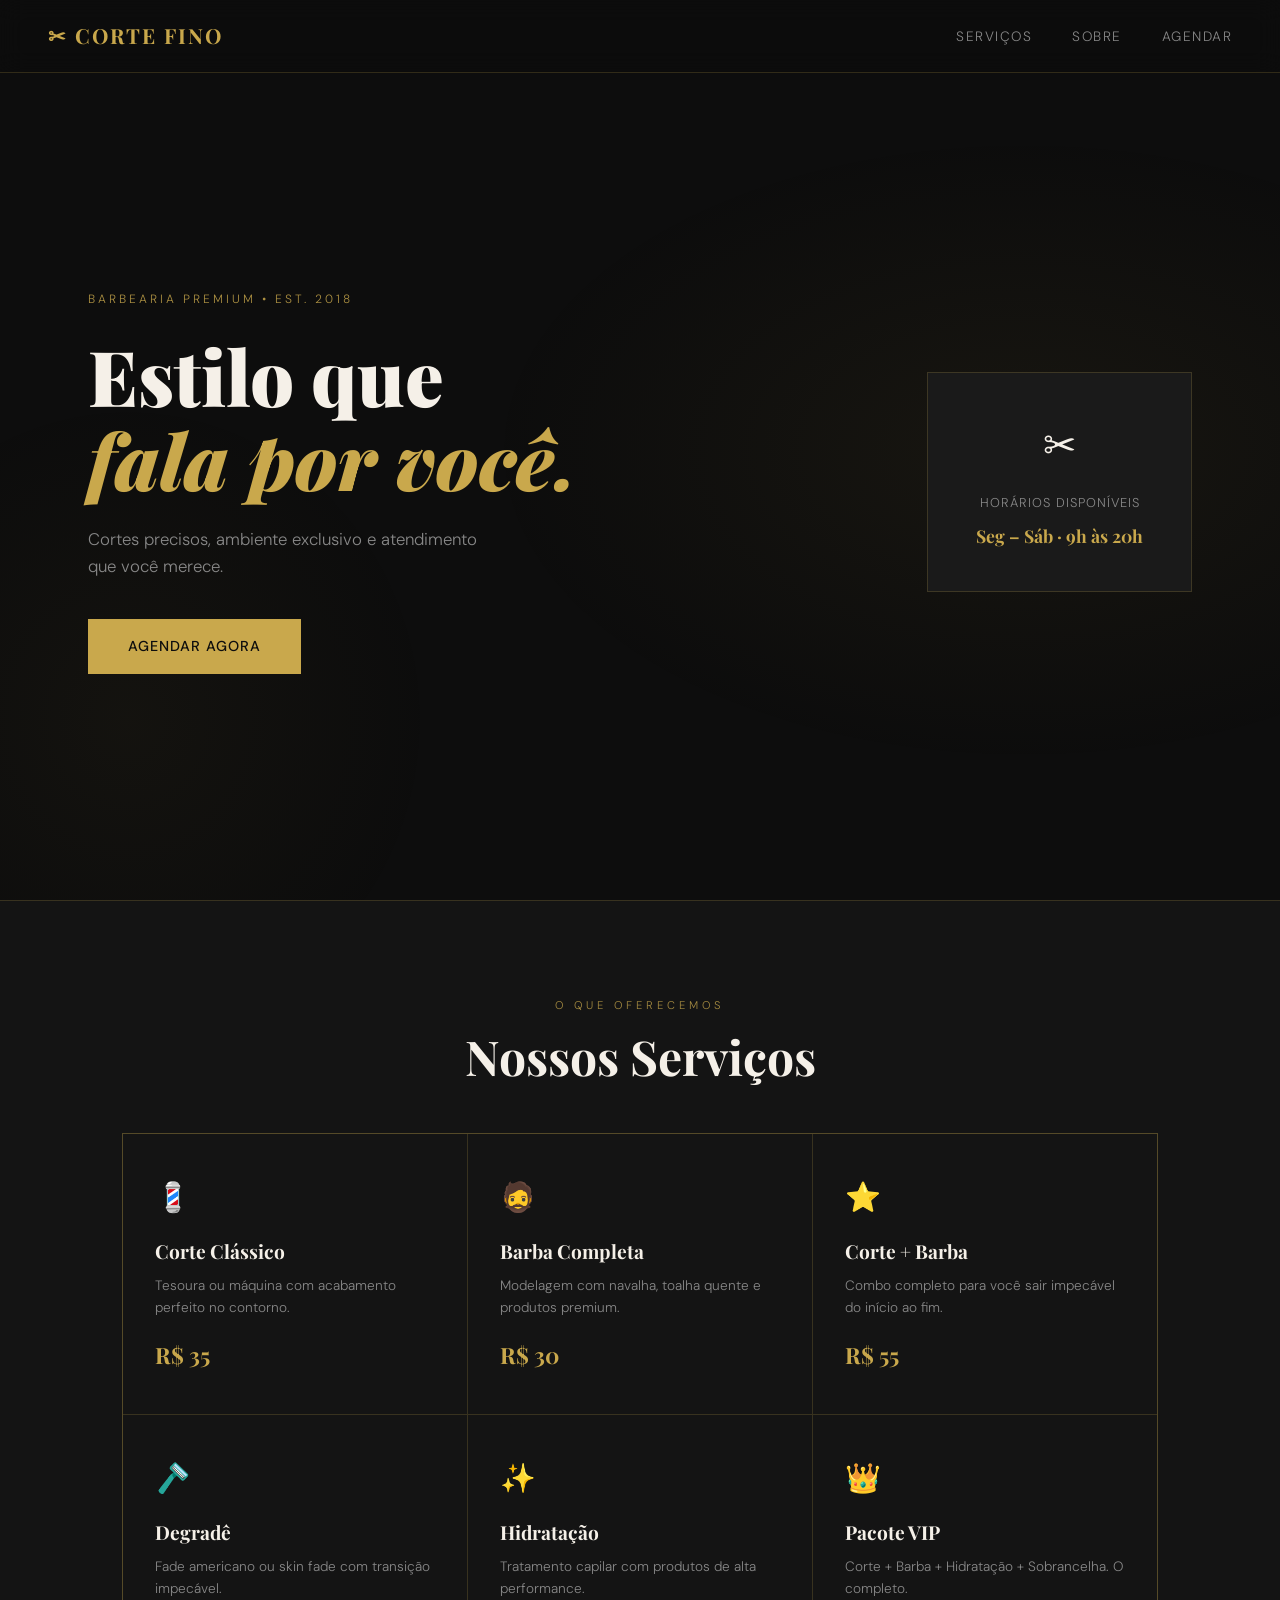
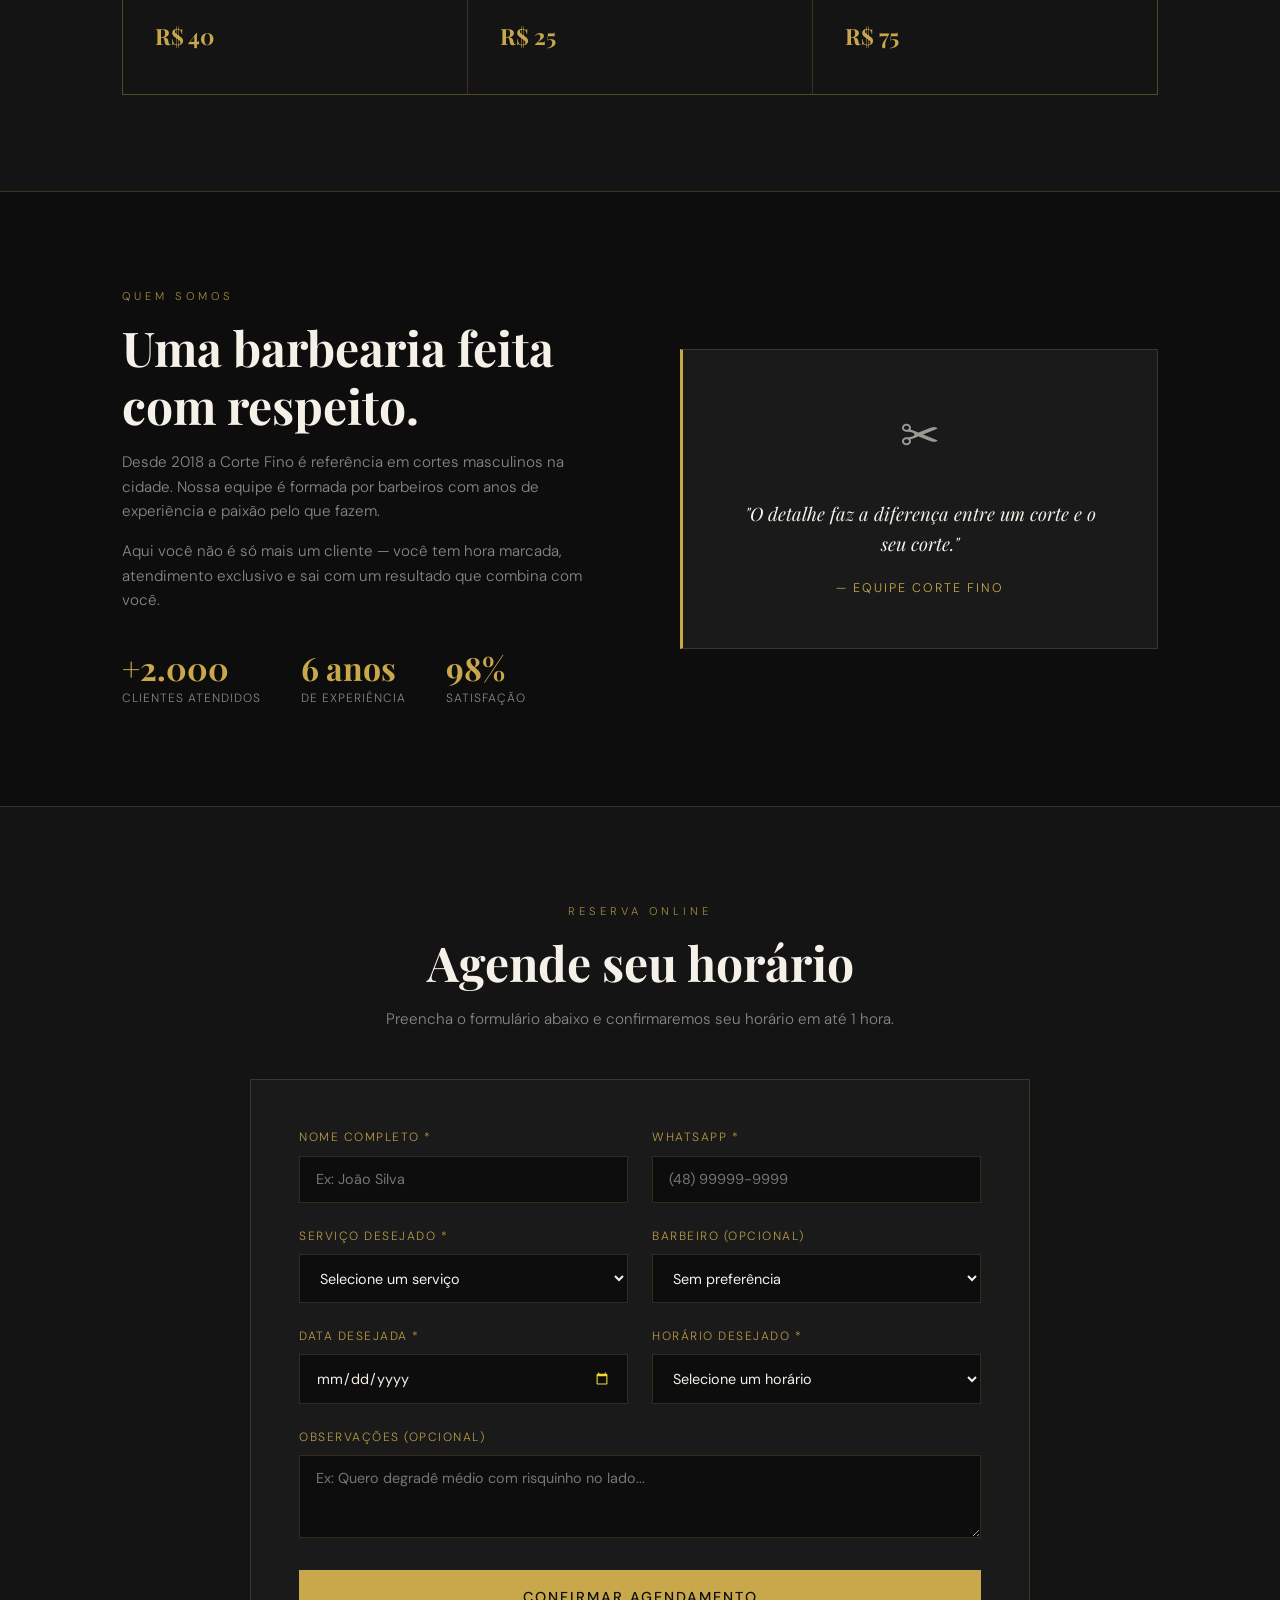
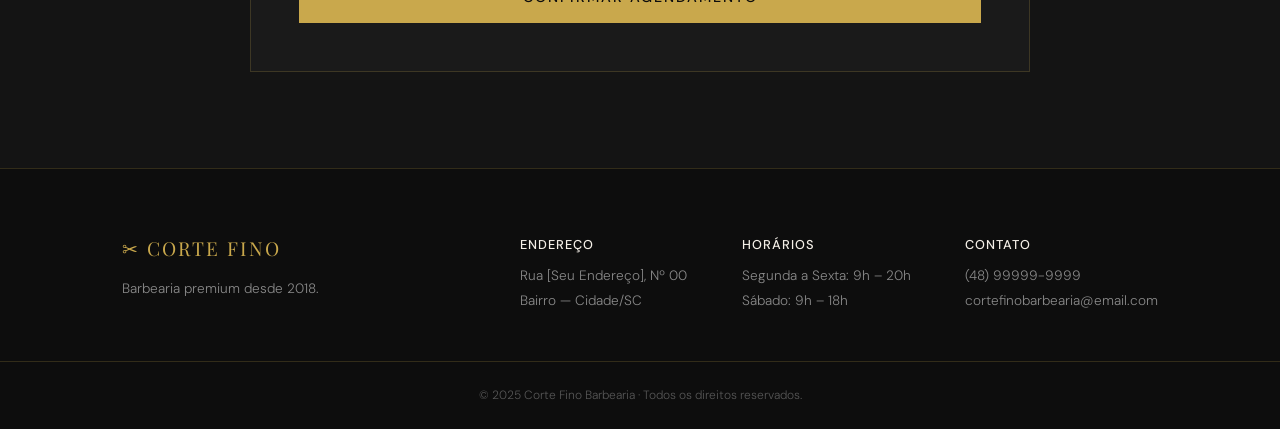
==== index.html @ 886923ff "Add files via upload" ====
<!DOCTYPE html>
<html lang="pt-BR">
<head>
  <meta charset="UTF-8" />
  <meta name="viewport" content="width=device-width, initial-scale=1.0"/>
  <title>Corte Fino | Barbearia</title>
  <link href="https://fonts.googleapis.com/css2?family=Playfair+Display:wght@700;900&family=DM+Sans:wght@300;400;500&display=swap" rel="stylesheet"/>
  <link rel="stylesheet" href="style.css"/>
</head>
<body>

  <!-- NAV -->
  <nav class="nav">
    <div class="nav-logo">✂ CORTE FINO</div>
    <ul class="nav-links">
      <li><a href="#servicos">Serviços</a></li>
      <li><a href="#sobre">Sobre</a></li>
      <li><a href="#agendar">Agendar</a></li>
    </ul>
  </nav>

  <!-- HERO -->
  <section class="hero">
    <div class="hero-bg"></div>
    <div class="hero-content">
      <p class="hero-tag">Barbearia Premium • Est. 2018</p>
      <h1 class="hero-title">Estilo que<br/><span>fala por você.</span></h1>
      <p class="hero-sub">Cortes precisos, ambiente exclusivo e atendimento que você merece.</p>
      <a href="#agendar" class="btn-hero">Agendar agora</a>
    </div>
    <div class="hero-image">
      <div class="hero-card">
        <div class="hero-card-icon">✂</div>
        <p>Horários disponíveis</p>
        <strong>Seg – Sáb · 9h às 20h</strong>
      </div>
    </div>
  </section>

  <!-- SERVIÇOS -->
  <section class="servicos" id="servicos">
    <div class="container">
      <div class="section-label">O QUE OFERECEMOS</div>
      <h2 class="section-title">Nossos Serviços</h2>
      <div class="cards-grid">
        <div class="card">
          <div class="card-icon">💈</div>
          <h3>Corte Clássico</h3>
          <p>Tesoura ou máquina com acabamento perfeito no contorno.</p>
          <span class="card-price">R$ 35</span>
        </div>
        <div class="card">
          <div class="card-icon">🧔</div>
          <h3>Barba Completa</h3>
          <p>Modelagem com navalha, toalha quente e produtos premium.</p>
          <span class="card-price">R$ 30</span>
        </div>
        <div class="card">
          <div class="card-icon">⭐</div>
          <h3>Corte + Barba</h3>
          <p>Combo completo para você sair impecável do início ao fim.</p>
          <span class="card-price">R$ 55</span>
        </div>
        <div class="card">
          <div class="card-icon">🪒</div>
          <h3>Degradê</h3>
          <p>Fade americano ou skin fade com transição impecável.</p>
          <span class="card-price">R$ 40</span>
        </div>
        <div class="card">
          <div class="card-icon">✨</div>
          <h3>Hidratação</h3>
          <p>Tratamento capilar com produtos de alta performance.</p>
          <span class="card-price">R$ 25</span>
        </div>
        <div class="card">
          <div class="card-icon">👑</div>
          <h3>Pacote VIP</h3>
          <p>Corte + Barba + Hidratação + Sobrancelha. O completo.</p>
          <span class="card-price">R$ 75</span>
        </div>
      </div>
    </div>
  </section>

  <!-- SOBRE -->
  <section class="sobre" id="sobre">
    <div class="container sobre-inner">
      <div class="sobre-texto">
        <div class="section-label">QUEM SOMOS</div>
        <h2 class="section-title">Uma barbearia feita com respeito.</h2>
        <p>Desde 2018 a Corte Fino é referência em cortes masculinos na cidade. Nossa equipe é formada por barbeiros com anos de experiência e paixão pelo que fazem.</p>
        <p>Aqui você não é só mais um cliente — você tem hora marcada, atendimento exclusivo e sai com um resultado que combina com você.</p>
        <div class="sobre-stats">
          <div class="stat"><strong>+2.000</strong><span>Clientes atendidos</span></div>
          <div class="stat"><strong>6 anos</strong><span>De experiência</span></div>
          <div class="stat"><strong>98%</strong><span>Satisfação</span></div>
        </div>
      </div>
      <div class="sobre-visual">
        <div class="sobre-box">
          <div class="sobre-icon">✂</div>
          <p>"O detalhe faz a diferença entre um corte e <em>o seu</em> corte."</p>
          <span>— Equipe Corte Fino</span>
        </div>
      </div>
    </div>
  </section>

  <!-- AGENDAMENTO -->
  <section class="agendamento" id="agendar">
    <div class="container">
      <div class="section-label">RESERVA ONLINE</div>
      <h2 class="section-title">Agende seu horário</h2>
      <p class="section-sub">Preencha o formulário abaixo e confirmaremos seu horário em até 1 hora.</p>

      <form class="form" id="formAgendamento">
        <div class="form-row">
          <div class="form-group">
            <label for="nome">Nome completo *</label>
            <input type="text" id="nome" placeholder="Ex: João Silva" required/>
          </div>
          <div class="form-group">
            <label for="telefone">WhatsApp *</label>
            <input type="tel" id="telefone" placeholder="(48) 99999-9999" required/>
          </div>
        </div>
        <div class="form-row">
          <div class="form-group">
            <label for="servico">Serviço desejado *</label>
            <select id="servico" required>
              <option value="">Selecione um serviço</option>
              <option value="Corte Clássico - R$35">Corte Clássico — R$ 35</option>
              <option value="Barba Completa - R$30">Barba Completa — R$ 30</option>
              <option value="Corte + Barba - R$55">Corte + Barba — R$ 55</option>
              <option value="Degradê - R$40">Degradê — R$ 40</option>
              <option value="Hidratação - R$25">Hidratação — R$ 25</option>
              <option value="Pacote VIP - R$75">Pacote VIP — R$ 75</option>
            </select>
          </div>
          <div class="form-group">
            <label for="barbeiro">Barbeiro (opcional)</label>
            <select id="barbeiro">
              <option value="Sem preferência">Sem preferência</option>
              <option value="Carlos">Carlos</option>
              <option value="Diego">Diego</option>
              <option value="Rafael">Rafael</option>
            </select>
          </div>
        </div>
        <div class="form-row">
          <div class="form-group">
            <label for="data">Data desejada *</label>
            <input type="date" id="data" required/>
          </div>
          <div class="form-group">
            <label for="horario">Horário desejado *</label>
            <select id="horario" required>
              <option value="">Selecione um horário</option>
              <option value="09:00">09:00</option>
              <option value="10:00">10:00</option>
              <option value="11:00">11:00</option>
              <option value="13:00">13:00</option>
              <option value="14:00">14:00</option>
              <option value="15:00">15:00</option>
              <option value="16:00">16:00</option>
              <option value="17:00">17:00</option>
              <option value="18:00">18:00</option>
              <option value="19:00">19:00</option>
            </select>
          </div>
        </div>
        <div class="form-group full">
          <label for="obs">Observações (opcional)</label>
          <textarea id="obs" placeholder="Ex: Quero degradê médio com risquinho no lado..." rows="3"></textarea>
        </div>
        <button type="submit" class="btn-submit" id="btnSubmit">
          <span id="btnText">Confirmar Agendamento</span>
        </button>
      </form>

      <!-- SUCESSO -->
      <div class="success-box" id="successBox">
        <div class="success-icon">✅</div>
        <h3>Agendamento enviado!</h3>
        <p>Recebemos seu pedido. Entraremos em contato pelo WhatsApp para confirmar seu horário.</p>
        <button onclick="novoAgendamento()" class="btn-novo">Fazer novo agendamento</button>
      </div>
    </div>
  </section>

  <!-- FOOTER -->
  <footer class="footer">
    <div class="container footer-inner">
      <div>
        <div class="footer-logo">✂ CORTE FINO</div>
        <p>Barbearia premium desde 2018.</p>
      </div>
      <div>
        <strong>Endereço</strong>
        <p>Rua [Seu Endereço], Nº 00<br/>Bairro — Cidade/SC</p>
      </div>
      <div>
        <strong>Horários</strong>
        <p>Segunda a Sexta: 9h – 20h<br/>Sábado: 9h – 18h</p>
      </div>
      <div>
        <strong>Contato</strong>
        <p>(48) 99999-9999<br/>cortefinobarbearia@email.com</p>
      </div>
    </div>
    <div class="footer-bottom">
      <p>© 2025 Corte Fino Barbearia · Todos os direitos reservados.</p>
    </div>
  </footer>

  <script src="script.js"></script>
</body>
</html>
---- style.css ----
/* ── RESET & BASE ─────────────────────────────────────────────────── */
*, *::before, *::after { box-sizing: border-box; margin: 0; padding: 0; }

:root {
  --bg:       #0d0d0d;
  --bg2:      #141414;
  --bg3:      #1a1a1a;
  --gold:     #c9a84c;
  --gold2:    #e8c96a;
  --white:    #f5f0e8;
  --gray:     #888;
  --border:   rgba(201,168,76,0.2);
  --font-display: 'Playfair Display', serif;
  --font-body:    'DM Sans', sans-serif;
}

html { scroll-behavior: smooth; }

body {
  background: var(--bg);
  color: var(--white);
  font-family: var(--font-body);
  font-weight: 300;
  line-height: 1.6;
  overflow-x: hidden;
}

.container {
  max-width: 1100px;
  margin: 0 auto;
  padding: 0 2rem;
}

/* ── NAV ──────────────────────────────────────────────────────────── */
.nav {
  position: fixed;
  top: 0; left: 0; right: 0;
  z-index: 100;
  display: flex;
  justify-content: space-between;
  align-items: center;
  padding: 1.2rem 3rem;
  background: rgba(13,13,13,0.92);
  backdrop-filter: blur(12px);
  border-bottom: 1px solid var(--border);
}

.nav-logo {
  font-family: var(--font-display);
  font-size: 1.3rem;
  font-weight: 700;
  color: var(--gold);
  letter-spacing: 2px;
}

.nav-links {
  list-style: none;
  display: flex;
  gap: 2.5rem;
}

.nav-links a {
  color: var(--gray);
  text-decoration: none;
  font-size: 0.85rem;
  letter-spacing: 1.5px;
  text-transform: uppercase;
  transition: color 0.3s;
}

.nav-links a:hover { color: var(--gold); }

/* ── HERO ─────────────────────────────────────────────────────────── */
.hero {
  min-height: 100vh;
  display: flex;
  align-items: center;
  justify-content: space-between;
  padding: 8rem 3rem 4rem;
  max-width: 1200px;
  margin: 0 auto;
  gap: 3rem;
  position: relative;
}

.hero-bg {
  position: fixed;
  top: 0; left: 0; right: 0; bottom: 0;
  background:
    radial-gradient(ellipse 60% 50% at 80% 50%, rgba(201,168,76,0.06) 0%, transparent 70%),
    radial-gradient(ellipse 40% 60% at 10% 80%, rgba(201,168,76,0.04) 0%, transparent 60%);
  pointer-events: none;
  z-index: 0;
}

.hero-content {
  flex: 1;
  position: relative;
  z-index: 1;
  animation: fadeUp 0.8s ease both;
}

.hero-tag {
  font-size: 0.75rem;
  letter-spacing: 3px;
  text-transform: uppercase;
  color: var(--gold);
  margin-bottom: 1.5rem;
  opacity: 0.85;
}

.hero-title {
  font-family: var(--font-display);
  font-size: clamp(3rem, 6vw, 5.5rem);
  font-weight: 900;
  line-height: 1.1;
  margin-bottom: 1.5rem;
  color: var(--white);
}

.hero-title span {
  color: var(--gold);
  font-style: italic;
}

.hero-sub {
  color: var(--gray);
  font-size: 1.05rem;
  max-width: 420px;
  margin-bottom: 2.5rem;
}

.btn-hero {
  display: inline-block;
  padding: 1rem 2.5rem;
  background: var(--gold);
  color: #0d0d0d;
  font-family: var(--font-body);
  font-weight: 500;
  font-size: 0.9rem;
  letter-spacing: 1px;
  text-decoration: none;
  text-transform: uppercase;
  transition: background 0.3s, transform 0.2s;
}

.btn-hero:hover {
  background: var(--gold2);
  transform: translateY(-2px);
}

.hero-image {
  position: relative;
  z-index: 1;
  animation: fadeUp 0.8s 0.2s ease both;
}

.hero-card {
  background: var(--bg3);
  border: 1px solid var(--border);
  padding: 2.5rem 3rem;
  text-align: center;
}

.hero-card-icon {
  font-size: 2.5rem;
  margin-bottom: 1rem;
  display: block;
}

.hero-card p {
  font-size: 0.8rem;
  color: var(--gray);
  letter-spacing: 1px;
  text-transform: uppercase;
  margin-bottom: 0.5rem;
}

.hero-card strong {
  font-family: var(--font-display);
  font-size: 1.1rem;
  color: var(--gold);
}

/* ── LABELS & TÍTULOS ─────────────────────────────────────────────── */
.section-label {
  font-size: 0.7rem;
  letter-spacing: 4px;
  text-transform: uppercase;
  color: var(--gold);
  margin-bottom: 0.8rem;
  opacity: 0.8;
}

.section-title {
  font-family: var(--font-display);
  font-size: clamp(2rem, 4vw, 3rem);
  font-weight: 700;
  margin-bottom: 1rem;
  line-height: 1.2;
}

.section-sub {
  color: var(--gray);
  font-size: 0.95rem;
  margin-bottom: 3rem;
}

/* ── SERVIÇOS ─────────────────────────────────────────────────────── */
.servicos {
  padding: 6rem 0;
  background: var(--bg2);
  border-top: 1px solid var(--border);
  border-bottom: 1px solid var(--border);
}

.servicos .container { text-align: center; }
.servicos .section-title { margin-bottom: 3rem; }

.cards-grid {
  display: grid;
  grid-template-columns: repeat(auto-fit, minmax(280px, 1fr));
  gap: 1.5px;
  background: var(--border);
  border: 1px solid var(--border);
}

.card {
  background: var(--bg2);
  padding: 2.5rem 2rem;
  text-align: left;
  transition: background 0.3s;
  position: relative;
  overflow: hidden;
}

.card::before {
  content: '';
  position: absolute;
  bottom: 0; left: 0;
  height: 2px; width: 0;
  background: var(--gold);
  transition: width 0.4s;
}

.card:hover { background: var(--bg3); }
.card:hover::before { width: 100%; }

.card-icon {
  font-size: 1.8rem;
  margin-bottom: 1rem;
  display: block;
}

.card h3 {
  font-family: var(--font-display);
  font-size: 1.2rem;
  margin-bottom: 0.5rem;
  color: var(--white);
}

.card p {
  color: var(--gray);
  font-size: 0.85rem;
  margin-bottom: 1.2rem;
}

.card-price {
  font-family: var(--font-display);
  font-size: 1.4rem;
  color: var(--gold);
  font-weight: 700;
}

/* ── SOBRE ────────────────────────────────────────────────────────── */
.sobre {
  padding: 6rem 0;
}

.sobre-inner {
  display: grid;
  grid-template-columns: 1fr 1fr;
  gap: 5rem;
  align-items: center;
}

.sobre-texto p {
  color: var(--gray);
  margin-bottom: 1rem;
  font-size: 0.95rem;
}

.sobre-stats {
  display: flex;
  gap: 2.5rem;
  margin-top: 2.5rem;
}

.stat strong {
  display: block;
  font-family: var(--font-display);
  font-size: 2rem;
  color: var(--gold);
  line-height: 1;
}

.stat span {
  font-size: 0.75rem;
  color: var(--gray);
  letter-spacing: 1px;
  text-transform: uppercase;
}

.sobre-visual {
  display: flex;
  align-items: center;
  justify-content: center;
}

.sobre-box {
  background: var(--bg3);
  border: 1px solid var(--border);
  border-left: 3px solid var(--gold);
  padding: 3rem;
  text-align: center;
}

.sobre-icon {
  font-size: 3rem;
  margin-bottom: 1.5rem;
  opacity: 0.6;
}

.sobre-box p {
  font-family: var(--font-display);
  font-size: 1.15rem;
  font-style: italic;
  line-height: 1.6;
  margin-bottom: 1rem;
}

.sobre-box span {
  font-size: 0.78rem;
  color: var(--gold);
  letter-spacing: 2px;
  text-transform: uppercase;
}

/* ── AGENDAMENTO ──────────────────────────────────────────────────── */
.agendamento {
  padding: 6rem 0;
  background: var(--bg2);
  border-top: 1px solid var(--border);
}

.agendamento .section-title { text-align: center; }
.agendamento .section-label { text-align: center; }
.agendamento .section-sub   { text-align: center; }

.form {
  background: var(--bg3);
  border: 1px solid var(--border);
  padding: 3rem;
  max-width: 780px;
  margin: 0 auto;
}

.form-row {
  display: grid;
  grid-template-columns: 1fr 1fr;
  gap: 1.5rem;
  margin-bottom: 1.5rem;
}

.form-group {
  display: flex;
  flex-direction: column;
  gap: 0.5rem;
}

.form-group.full { margin-bottom: 1.5rem; }

label {
  font-size: 0.75rem;
  letter-spacing: 1.5px;
  text-transform: uppercase;
  color: var(--gold);
  opacity: 0.9;
}

input, select, textarea {
  background: var(--bg);
  border: 1px solid var(--border);
  color: var(--white);
  padding: 0.85rem 1rem;
  font-family: var(--font-body);
  font-size: 0.9rem;
  outline: none;
  transition: border-color 0.3s;
  width: 100%;
}

input:focus, select:focus, textarea:focus {
  border-color: var(--gold);
}

select option { background: var(--bg); }

textarea { resize: vertical; }

input[type="date"]::-webkit-calendar-picker-indicator {
  filter: invert(0.7) sepia(1) saturate(3) hue-rotate(5deg);
  cursor: pointer;
}

.btn-submit {
  width: 100%;
  padding: 1.1rem;
  background: var(--gold);
  color: #0d0d0d;
  border: none;
  font-family: var(--font-body);
  font-size: 0.9rem;
  font-weight: 500;
  letter-spacing: 2px;
  text-transform: uppercase;
  cursor: pointer;
  transition: background 0.3s, transform 0.2s;
  margin-top: 0.5rem;
}

.btn-submit:hover { background: var(--gold2); transform: translateY(-1px); }
.btn-submit:disabled { opacity: 0.6; cursor: not-allowed; transform: none; }

/* SUCESSO */
.success-box {
  display: none;
  text-align: center;
  background: var(--bg3);
  border: 1px solid var(--gold);
  padding: 4rem 3rem;
  max-width: 520px;
  margin: 0 auto;
}

.success-box.show { display: block; animation: fadeUp 0.5s ease both; }

.success-icon { font-size: 3rem; margin-bottom: 1rem; }

.success-box h3 {
  font-family: var(--font-display);
  font-size: 1.8rem;
  color: var(--gold);
  margin-bottom: 0.8rem;
}

.success-box p {
  color: var(--gray);
  font-size: 0.9rem;
  margin-bottom: 2rem;
}

.btn-novo {
  background: transparent;
  border: 1px solid var(--gold);
  color: var(--gold);
  padding: 0.8rem 2rem;
  font-family: var(--font-body);
  font-size: 0.85rem;
  letter-spacing: 1px;
  text-transform: uppercase;
  cursor: pointer;
  transition: all 0.3s;
}

.btn-novo:hover { background: var(--gold); color: #0d0d0d; }

/* ── FOOTER ───────────────────────────────────────────────────────── */
.footer {
  border-top: 1px solid var(--border);
  padding: 4rem 0 0;
}

.footer-inner {
  display: grid;
  grid-template-columns: 2fr 1fr 1fr 1fr;
  gap: 3rem;
  margin-bottom: 3rem;
}

.footer-logo {
  font-family: var(--font-display);
  font-size: 1.2rem;
  color: var(--gold);
  letter-spacing: 2px;
  margin-bottom: 0.8rem;
}

.footer-inner > div > p,
.footer-inner > div > strong {
  font-size: 0.85rem;
  color: var(--gray);
  line-height: 1.8;
}

.footer-inner > div > strong {
  color: var(--white);
  font-weight: 500;
  display: block;
  margin-bottom: 0.5rem;
  font-size: 0.8rem;
  letter-spacing: 1px;
  text-transform: uppercase;
}

.footer-bottom {
  border-top: 1px solid var(--border);
  padding: 1.5rem 0;
  text-align: center;
}

.footer-bottom p {
  font-size: 0.75rem;
  color: var(--gray);
  opacity: 0.6;
}

/* ── ANIMAÇÕES ────────────────────────────────────────────────────── */
@keyframes fadeUp {
  from { opacity: 0; transform: translateY(24px); }
  to   { opacity: 1; transform: translateY(0); }
}

/* ── RESPONSIVO ───────────────────────────────────────────────────── */
@media (max-width: 768px) {
  .hero { flex-direction: column; padding: 7rem 1.5rem 3rem; text-align: center; }
  .hero-sub { max-width: 100%; }
  .hero-image { width: 100%; }
  .hero-card { padding: 1.5rem; }
  .nav { padding: 1rem 1.5rem; }
  .nav-links { gap: 1.2rem; }
  .sobre-inner { grid-template-columns: 1fr; gap: 2rem; }
  .form-row { grid-template-columns: 1fr; }
  .form { padding: 2rem 1.5rem; }
  .footer-inner { grid-template-columns: 1fr 1fr; gap: 2rem; }
  .sobre-stats { flex-wrap: wrap; gap: 1.5rem; }
}
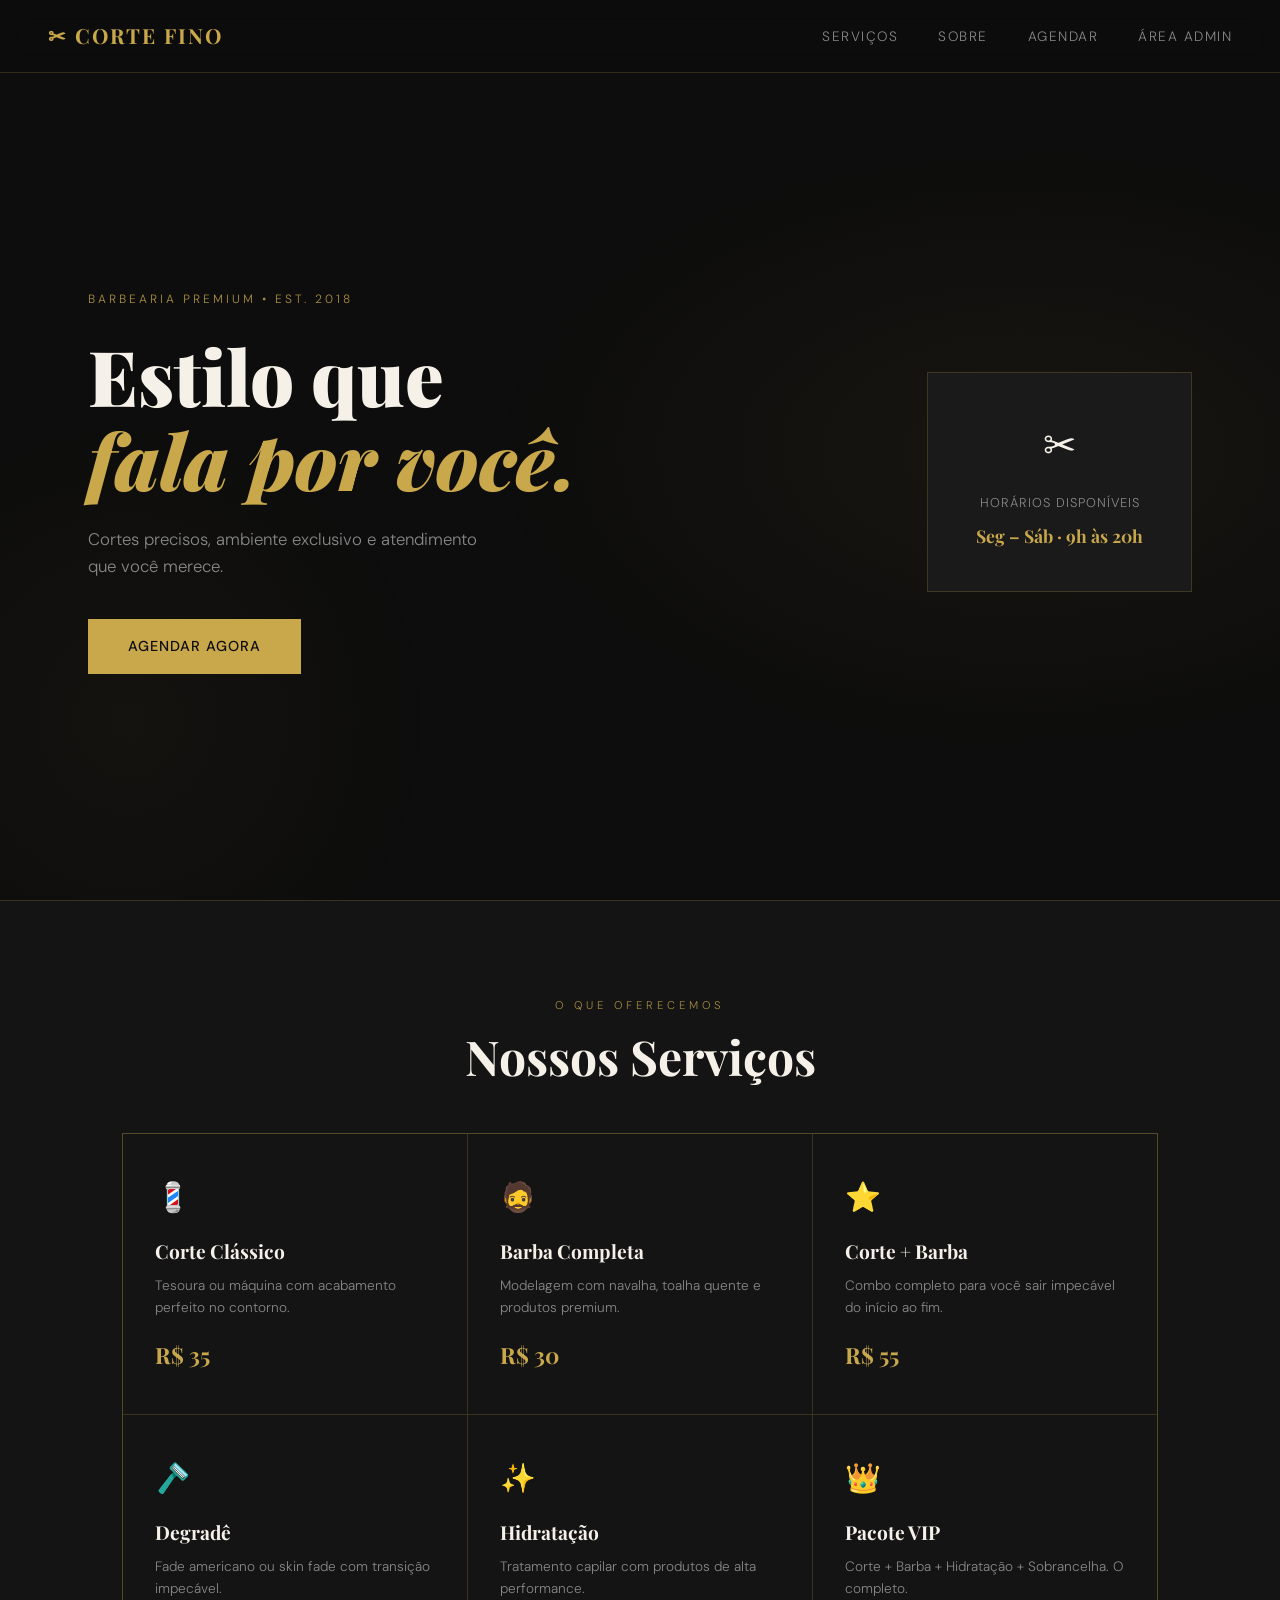
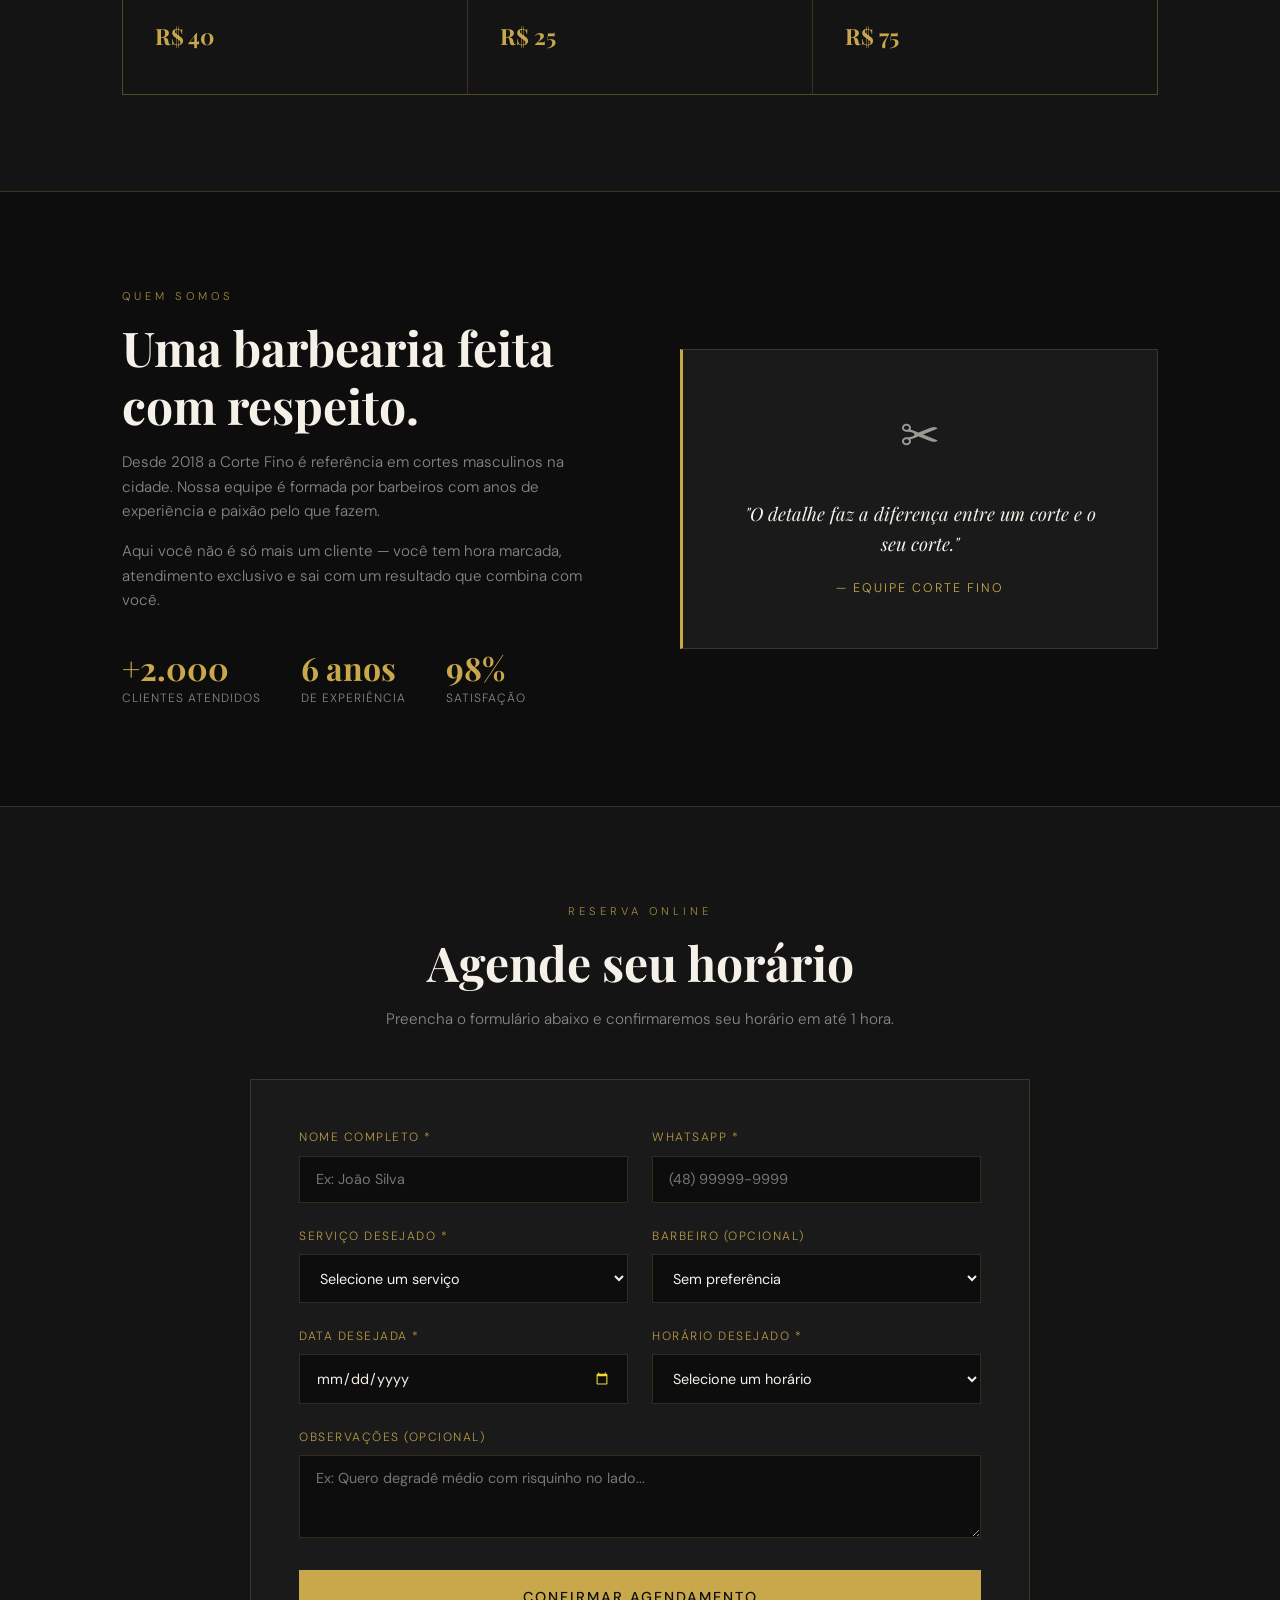
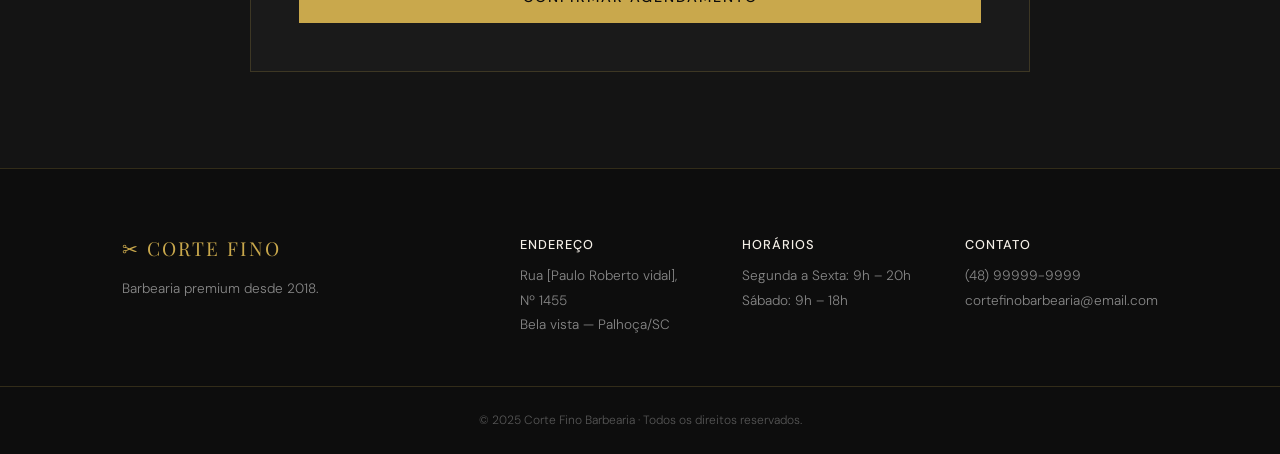
==== commit 5d33f321: "22" ====
--- a/index.html
+++ b/index.html
@@ -16,6 +16,7 @@
       <li><a href="#servicos">Serviços</a></li>
       <li><a href="#sobre">Sobre</a></li>
       <li><a href="#agendar">Agendar</a></li>
+      <li><a href="admin-login.html">Área Admin</a></li>
     </ul>
   </nav>
 
@@ -198,7 +199,7 @@
       </div>
       <div>
         <strong>Endereço</strong>
-        <p>Rua [Seu Endereço], Nº 00<br/>Bairro — Cidade/SC</p>
+        <p>Rua [Paulo Roberto vidal], Nº 1455<br/>Bela vista — Palhoça/SC</p>
       </div>
       <div>
         <strong>Horários</strong>
--- a/style.css
+++ b/style.css
@@ -474,6 +474,111 @@
 }
 
 .btn-novo:hover { background: var(--gold); color: #0d0d0d; }
+
+/* ── LOGIN / PAINEL ADMIN ───────────────────────────────────────── */
+.admin-shell {
+  min-height: 100vh;
+  padding: 7rem 1.5rem 3rem;
+  display: flex;
+  align-items: center;
+  justify-content: center;
+}
+
+.admin-card {
+  width: min(100%, 760px);
+  background: var(--bg3);
+  border: 1px solid var(--border);
+  padding: 2.5rem;
+  box-shadow: 0 18px 45px rgba(0,0,0,0.25);
+}
+
+.admin-card h1,
+.admin-card h2 {
+  font-family: var(--font-display);
+  color: var(--gold);
+  margin-bottom: 0.8rem;
+}
+
+.admin-card p {
+  color: var(--gray);
+  margin-bottom: 1.5rem;
+}
+
+.admin-form {
+  display: grid;
+  gap: 1rem;
+}
+
+.admin-actions {
+  display: flex;
+  justify-content: space-between;
+  align-items: center;
+  gap: 1rem;
+  margin-top: 0.5rem;
+}
+
+.admin-btn {
+  padding: 0.95rem 1.4rem;
+  background: var(--gold);
+  border: none;
+  color: #0d0d0d;
+  font-weight: 600;
+  cursor: pointer;
+  text-transform: uppercase;
+  letter-spacing: 1px;
+}
+
+.admin-btn.secondary {
+  background: transparent;
+  border: 1px solid var(--gold);
+  color: var(--gold);
+}
+
+.admin-btn:hover { background: var(--gold2); }
+
+.admin-message {
+  margin-top: 1rem;
+  color: #ff8c8c;
+  font-size: 0.95rem;
+}
+
+.admin-header {
+  display: flex;
+  justify-content: space-between;
+  align-items: center;
+  gap: 1rem;
+  margin-bottom: 1.5rem;
+}
+
+.admin-list {
+  display: grid;
+  gap: 1rem;
+}
+
+.appointment-card {
+  background: var(--bg);
+  border: 1px solid var(--border);
+  padding: 1.2rem;
+}
+
+.appointment-card strong {
+  color: var(--gold);
+  display: block;
+  margin-bottom: 0.3rem;
+}
+
+.appointment-card span,
+.appointment-card p {
+  color: var(--gray);
+  font-size: 0.95rem;
+}
+
+.empty-state {
+  text-align: center;
+  padding: 2rem;
+  border: 1px dashed var(--border);
+  color: var(--gray);
+}
 
 /* ── FOOTER ───────────────────────────────────────────────────────── */
 .footer {
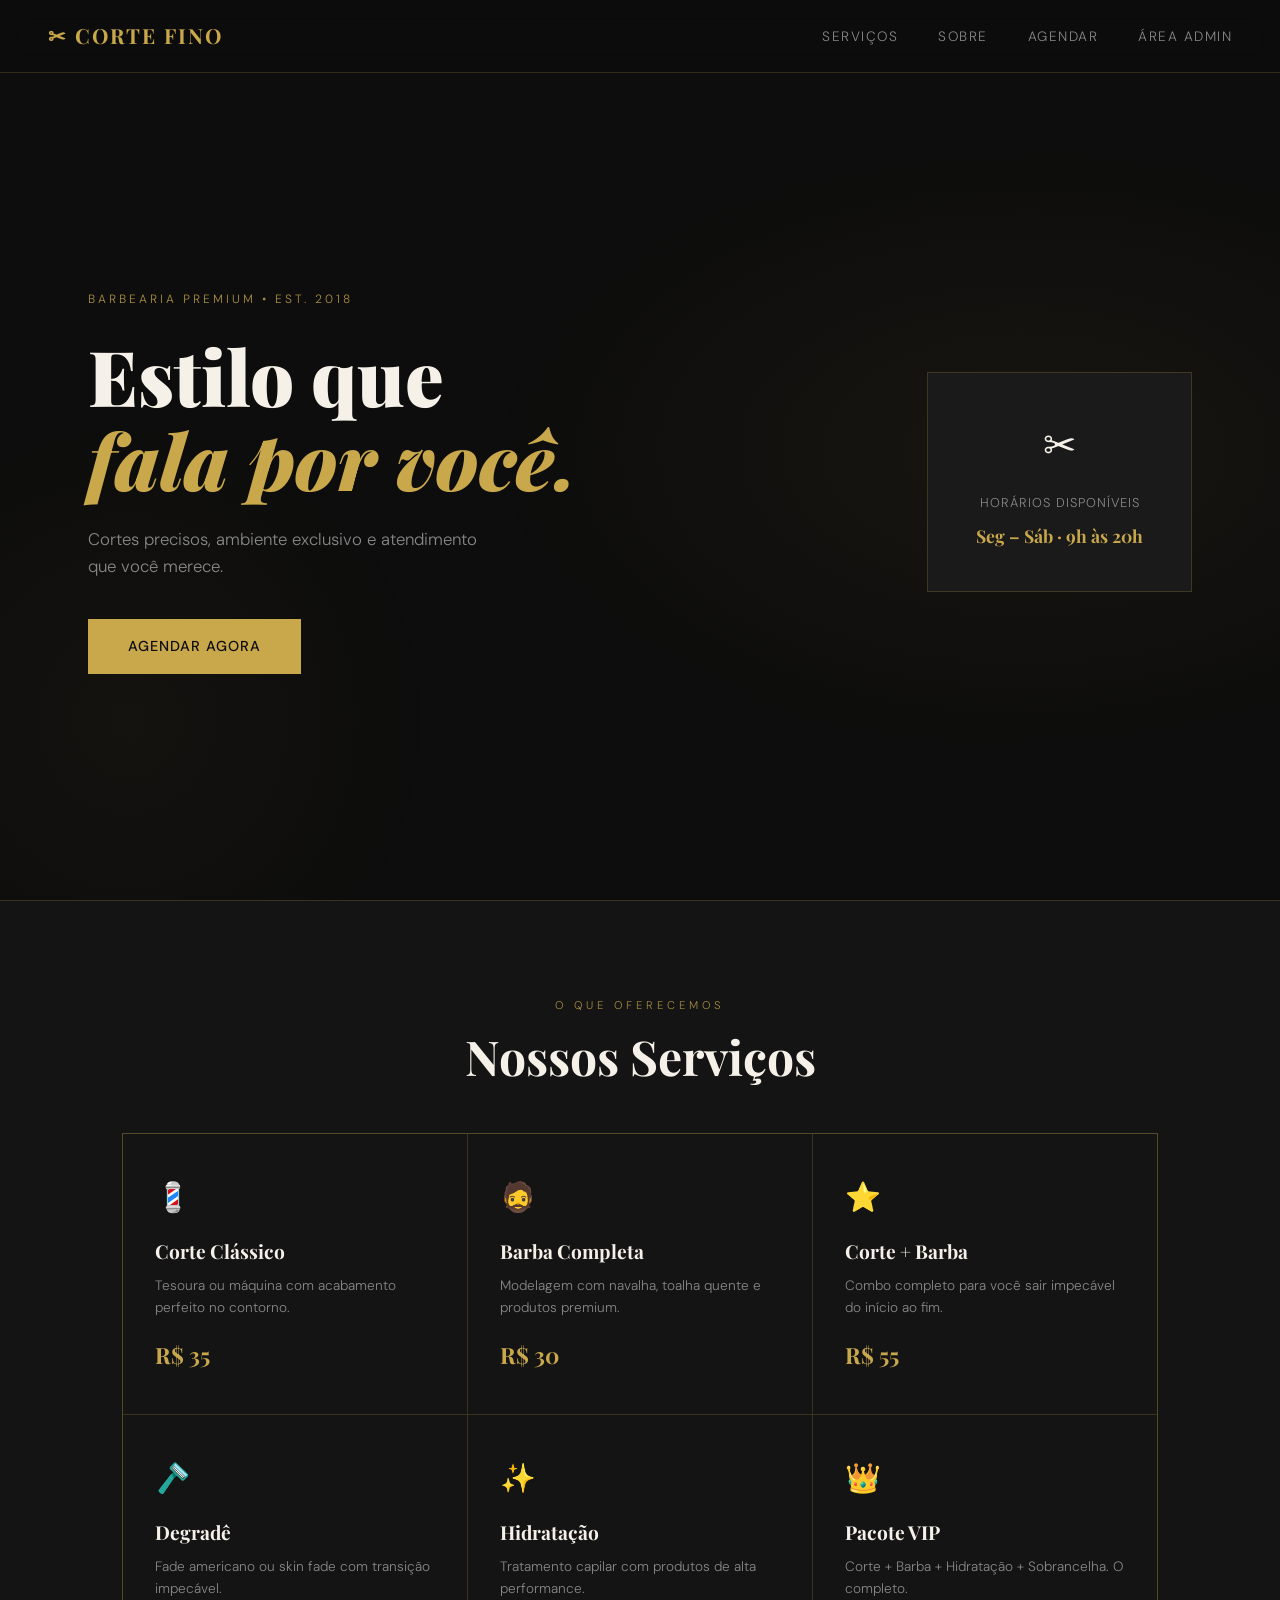
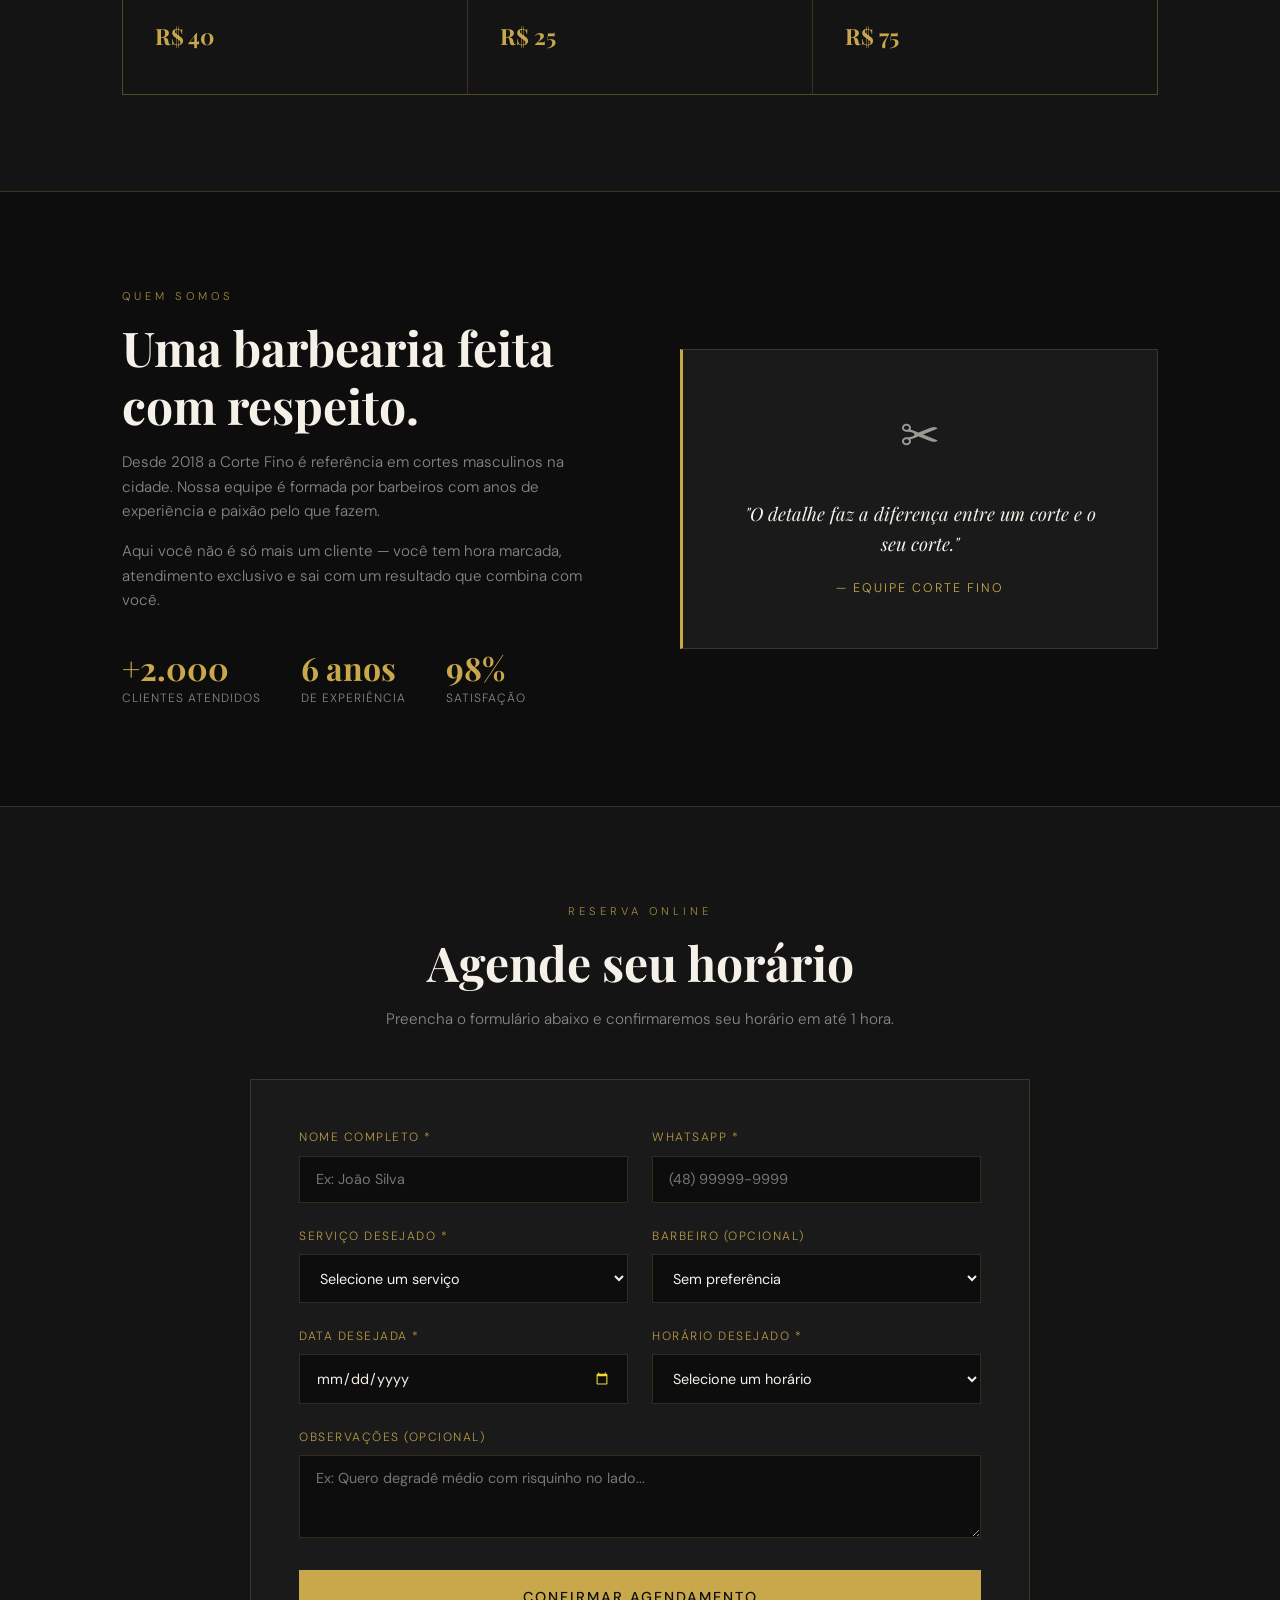
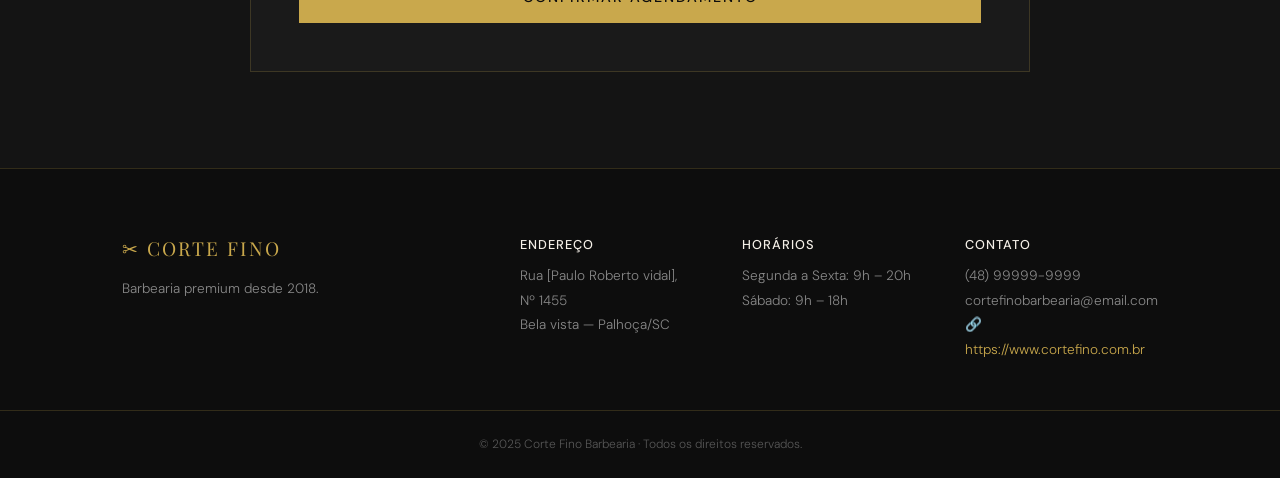
==== commit 68437418: "22" ====
--- a/index.html
+++ b/index.html
@@ -207,7 +207,7 @@
       </div>
       <div>
         <strong>Contato</strong>
-        <p>(48) 99999-9999<br/>cortefinobarbearia@email.com</p>
+        <p>(48) 99999-9999<br/>cortefinobarbearia@email.com<br/><a href="https://www.cortefino.com.br" target="_blank" rel="noopener" style="color: #c9a84c; text-decoration: none;">🔗 https://www.cortefino.com.br</a></p>
       </div>
     </div>
     <div class="footer-bottom">
